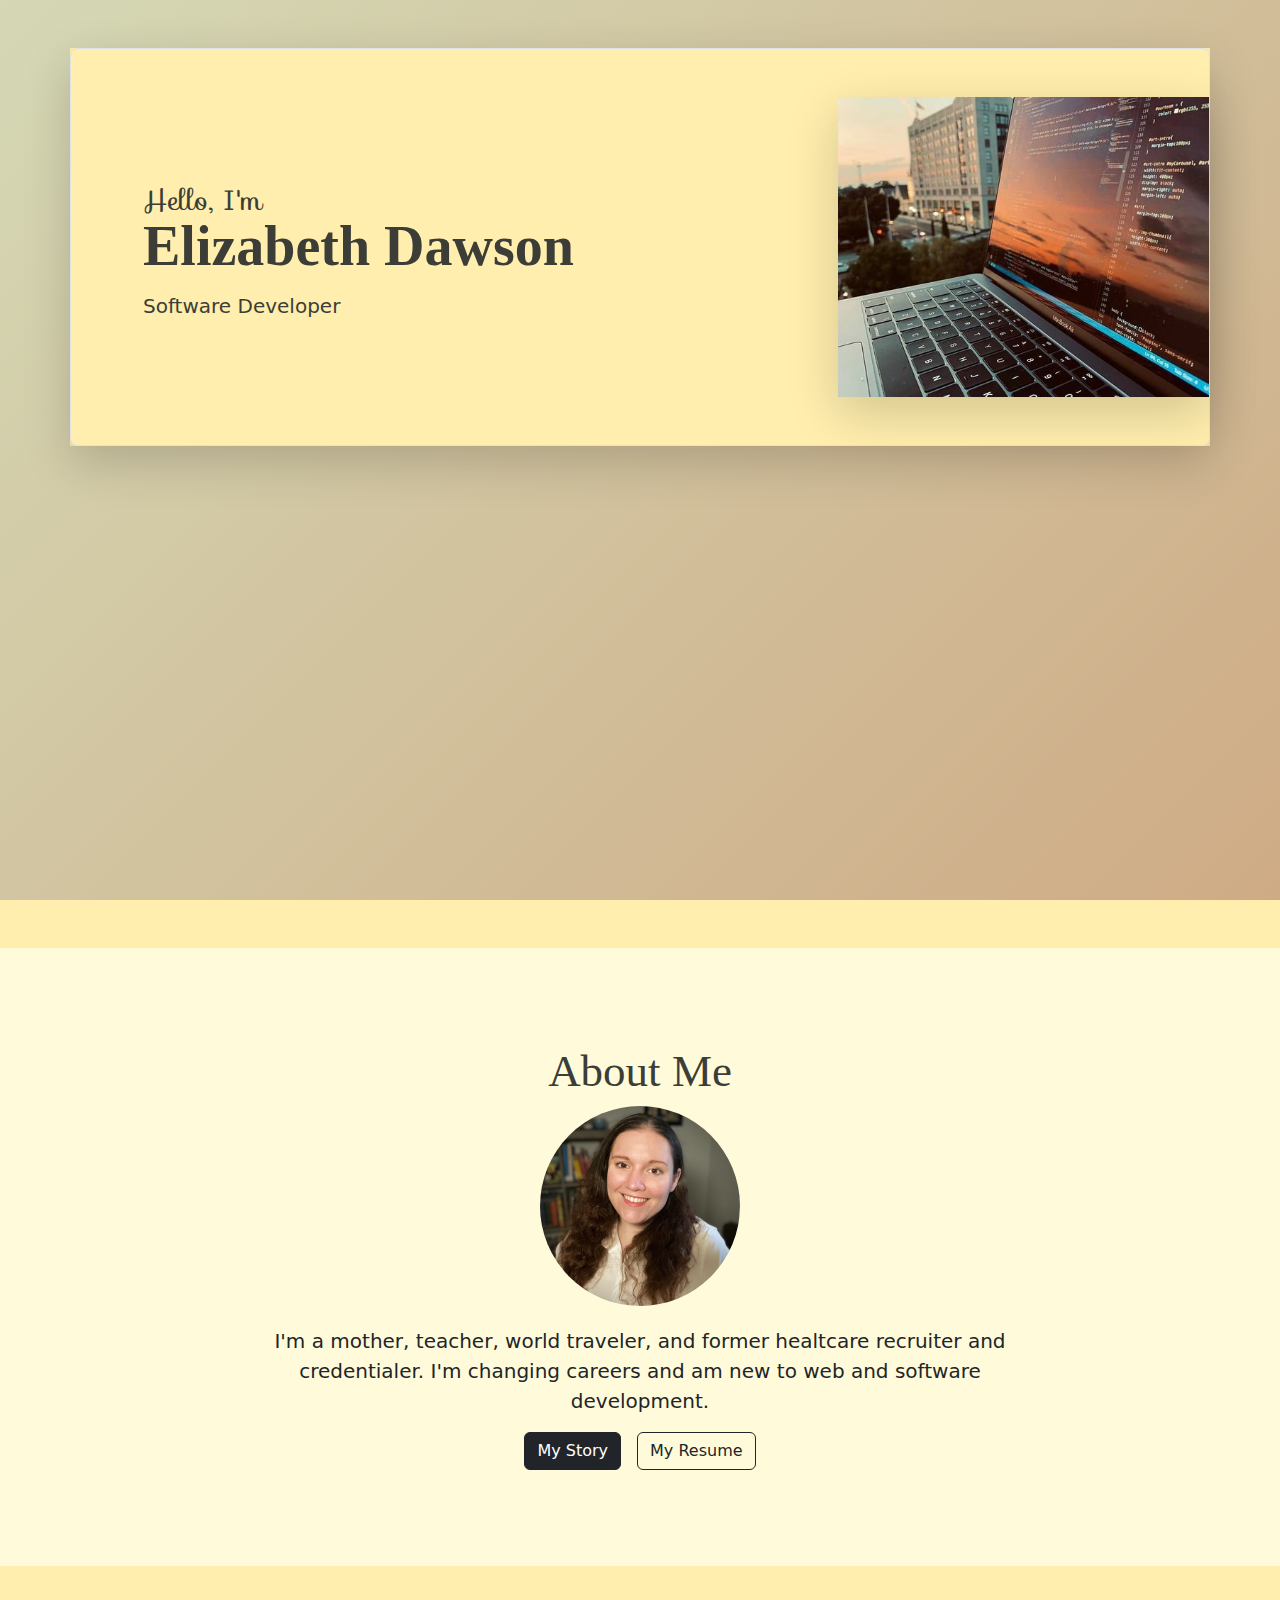
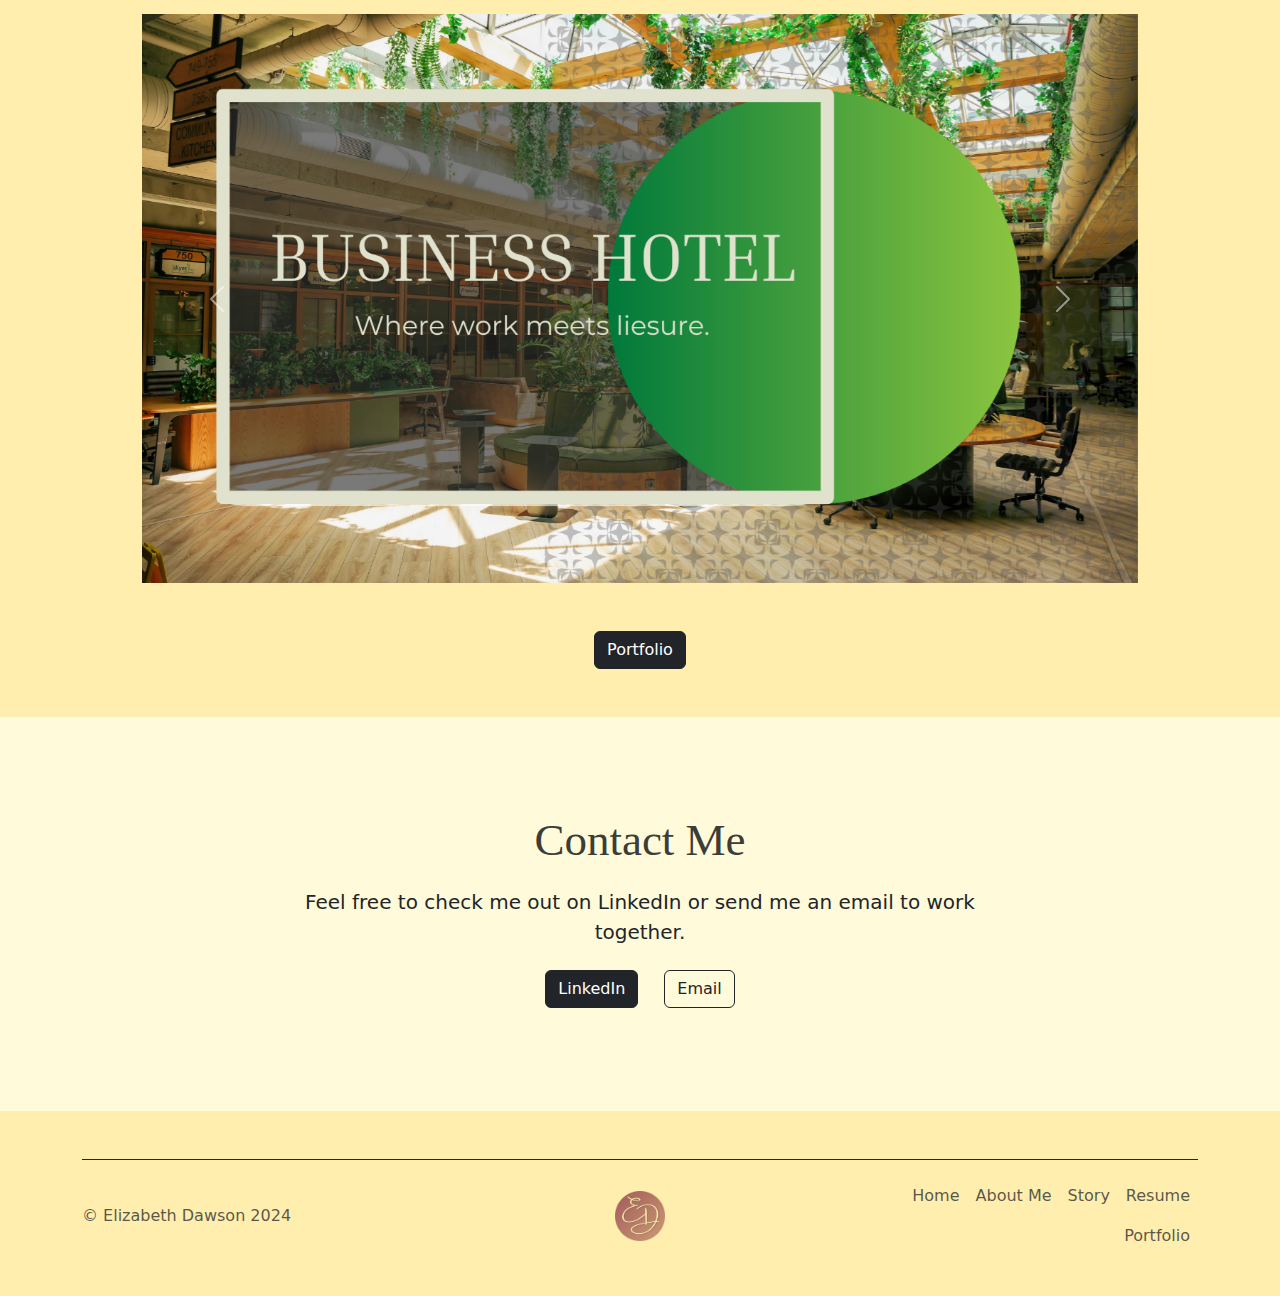
==== index.html @ 93079cc1 "Add files via upload" ====
<!DOCTYPE html>
<html lang="en">
  <head>
    <meta charset="UTF-8">
      <title>Elizabeth Dawson</title>
      <!-- internal stylesheet -->
      <link rel="stylesheet" href="./style.css">
      <!-- bootstrap -->
      <link href="https://cdn.jsdelivr.net/npm/bootstrap@5.3.3/dist/css/bootstrap.min.css" rel="stylesheet" integrity="sha384-QWTKZyjpPEjISv5WaRU9OFeRpok6YctnYmDr5pNlyT2bRjXh0JMhjY6hW+ALEwIH" crossorigin="anonymous">
      <!-- google fonts -->
      <link rel="preconnect" href="https://fonts.googleapis.com">
      <link rel="preconnect" href="https://fonts.gstatic.com" crossorigin>
      <link href="https://fonts.googleapis.com/css2?family=Antic+Didone&display=swap" rel="stylesheet">
      <link href="https://fonts.googleapis.com/css2?family=Sofia&display=swap" rel="stylesheet">
        
      <style>

      </style>
  </head>
  
  <body>
    <!--hero header-->
    <div id="header" class="pt-5">
      <div class="container header mb-4">
        <div class="row p-4 pb-0 pe-lg-0 pt-lg-5 align-items-center rounded-3 border shadow-lg">
          <div class="col-lg-7 p-3 p-lg-5 pt-lg-3">
            <h3 class="hello">Hello, I'm</h3>
            <h1 class="display-4 fw-bold lh-1">Elizabeth Dawson</h1>
            <h3 class="lead">Software Developer</h3>
          </div>
          <div class="col-lg-4 offset-lg-1 p-0 overflow-hidden shadow-lg mb-5">
            <img class="rounded-lg-3" src="./assets/images/programmer fall aesthetic 1.5.jpg" alt="" height="300">
          </div>
        </div>
      </div>
    </div>

    <!-- About me section -->
    <div id="about-me">
      <div class="my-5">
        <div class="p-5 text-center">
          <div class="container py-5">
            <h2 class="heading">About Me</h2>
            <img class="profile-img" src="./assets/images/profile pic.jpg" height="200px" alt="profile picture">
            <a href=""></a>
            <p class="col-lg-8 mx-auto lead">

              I'm a mother, teacher, world traveler, and former healtcare recruiter and credentialer. I'm changing careers and am new to web and software development.
            </p>
            <a href="./my story/index.html"><button type="button" class="btn btn-dark mx-2">My Story</button></a><a href="./resume page/resume/index.html"><button type="button" class="btn btn-outline-dark mx-2">My Resume</button></a>
          </div>
        </div>
      </div>
    </div>
    
    <!-- Projects screenshots carousel with links to project pages -->
    <div class="container text-center">
      
        <div class="px-5 text-center">
          <div class="container pb-5">
            <div id="carouselExample" class="carousel slide">
              <div class="carousel-inner">
                <div class="carousel-item active">
                  <img src="/projects/12 Hotel Website/hotel website page.png" class="d-block w-100" alt="hotel website screenshot">
                </div>
              <div class="carousel-item">
                <img src="..." class="d-block w-100" alt="...">
              </div>
              <div class="carousel-item">
                <img src="..." class="d-block w-100" alt="...">
              </div>
            </div>
            <button class="carousel-control-prev" type="button" data-bs-target="#carouselExample" data-bs-slide="prev">
              <span class="carousel-control-prev-icon" aria-hidden="true"></span>
              <span class="visually-hidden">Previous</span>
            </button>
            <button class="carousel-control-next" type="button" data-bs-target="#carouselExample" data-bs-slide="next">
              <span class="carousel-control-next-icon" aria-hidden="true"></span>
              <span class="visually-hidden">Next</span>
            </button>
          </div>
        </div>
        <a href="/projects/portfolio.html"><button type="button" class="btn btn-dark mx-2">Portfolio</button></a>
      </div>
    </div>



    <!-- contact -->
    <div id="contact">
      <div class="my-5">
        <div class="p-5 text-center">
          <div class="container py-5">
            <h2 class="heading">Contact Me</h2>
            <p class="col-lg-8 mx-auto lead">
              Feel free to check me out on LinkedIn or send me an email to work together.
            </p>
            <a class="btn" href="https://www.linkedin.com/in/elizabeth-dawson1cred/"><button type="button" class="btn btn-dark">LinkedIn</button></a><a class="btn" href="mailto:elliedawson7@outlook.com"><button type="button" class="btn btn-outline-dark">Email</button></a>
          </div>
        </div>
      </div>
    </div>

    <!-- footer -->
    <div class="container">
      <footer class="d-flex flex-wrap justify-content-between align-items-center py-3 my-4 border-top border-dark">
        <p class="col-md-4 mb-0 text-body-secondary">© Elizabeth Dawson 2024</p>
    
        <a href="/" class="col-md-4 d-flex align-items-center justify-content-center mb-3 mb-md-0 me-md-auto link-body-emphasis text-decoration-none">
          <img class="logo" src="./assets/images/signature logo.png" height="50px">
        </a>
    
        <ul class="nav col-md-4 justify-content-end">
          <li class="nav-item"><a href="/index.html" class="nav-link px-2 text-body-secondary">Home</a></li>
          <li class="nav-item"><a href="#" class="nav-link px-2 text-body-secondary">About Me</a></li>
          <li class="nav-item"><a href="/my story/index.html" class="nav-link px-2 text-body-secondary">Story</a></li>
          <li class="nav-item"><a href="/resume page/resume/index.html" class="nav-link px-2 text-body-secondary">Resume</a></li>
          <li class="nav-item"><a href="/projects/portfolio.html" class="nav-link px-2 text-body-secondary">Portfolio</a></li>
        </ul>
      </footer>
    </div>

  </body>
</html>
---- style.css ----
#header {
	background: linear-gradient(-45deg, #809A6F, #A25B5B, #CC9C75, #D5D8B5);
	background-size: 400% 400%;
	animation: gradient 15s ease infinite;
	height: 100vh;
    }

@keyframes gradient {
	0% {
		background-position: 0% 50%;
	}
	50% {
		background-position: 100% 50%;
	}
	100% {
		background-position: 0% 50%;
	}
}

body {
    color: #3C3D37;
    background-color: #FFEEAD !important;

}

h1 {
    color: #3C3D37;
    font-family: "Forum", serif;
    font-weight: 400;
    font-style: normal;
}
.container.header {
    background-color: #FFEEAD;
    color: #3C3D37;
}

.hello {
    padding: 0;
    margin: 0;
    font-family: "Sofia", cursive;
    font-weight: 400;
    font-style: normal;
}

.lead {
    margin-top: 20px;    
}
  
.profile-img {
    border: none;
    border-radius: 50%;
}

.heading {
    color: #3C3D37;
    font-family: "Forum", serif;
    font-weight: 400;
    font-style: normal;
    font-size: 45px;
}

#about-me {
    background-color: #FFFBDA;
}

#contact {
    background-color: #FFFBDA;

}

.border-top {
    color: #3C3D37 !important;
}

.port-link {
    color: #3C3D37;

}
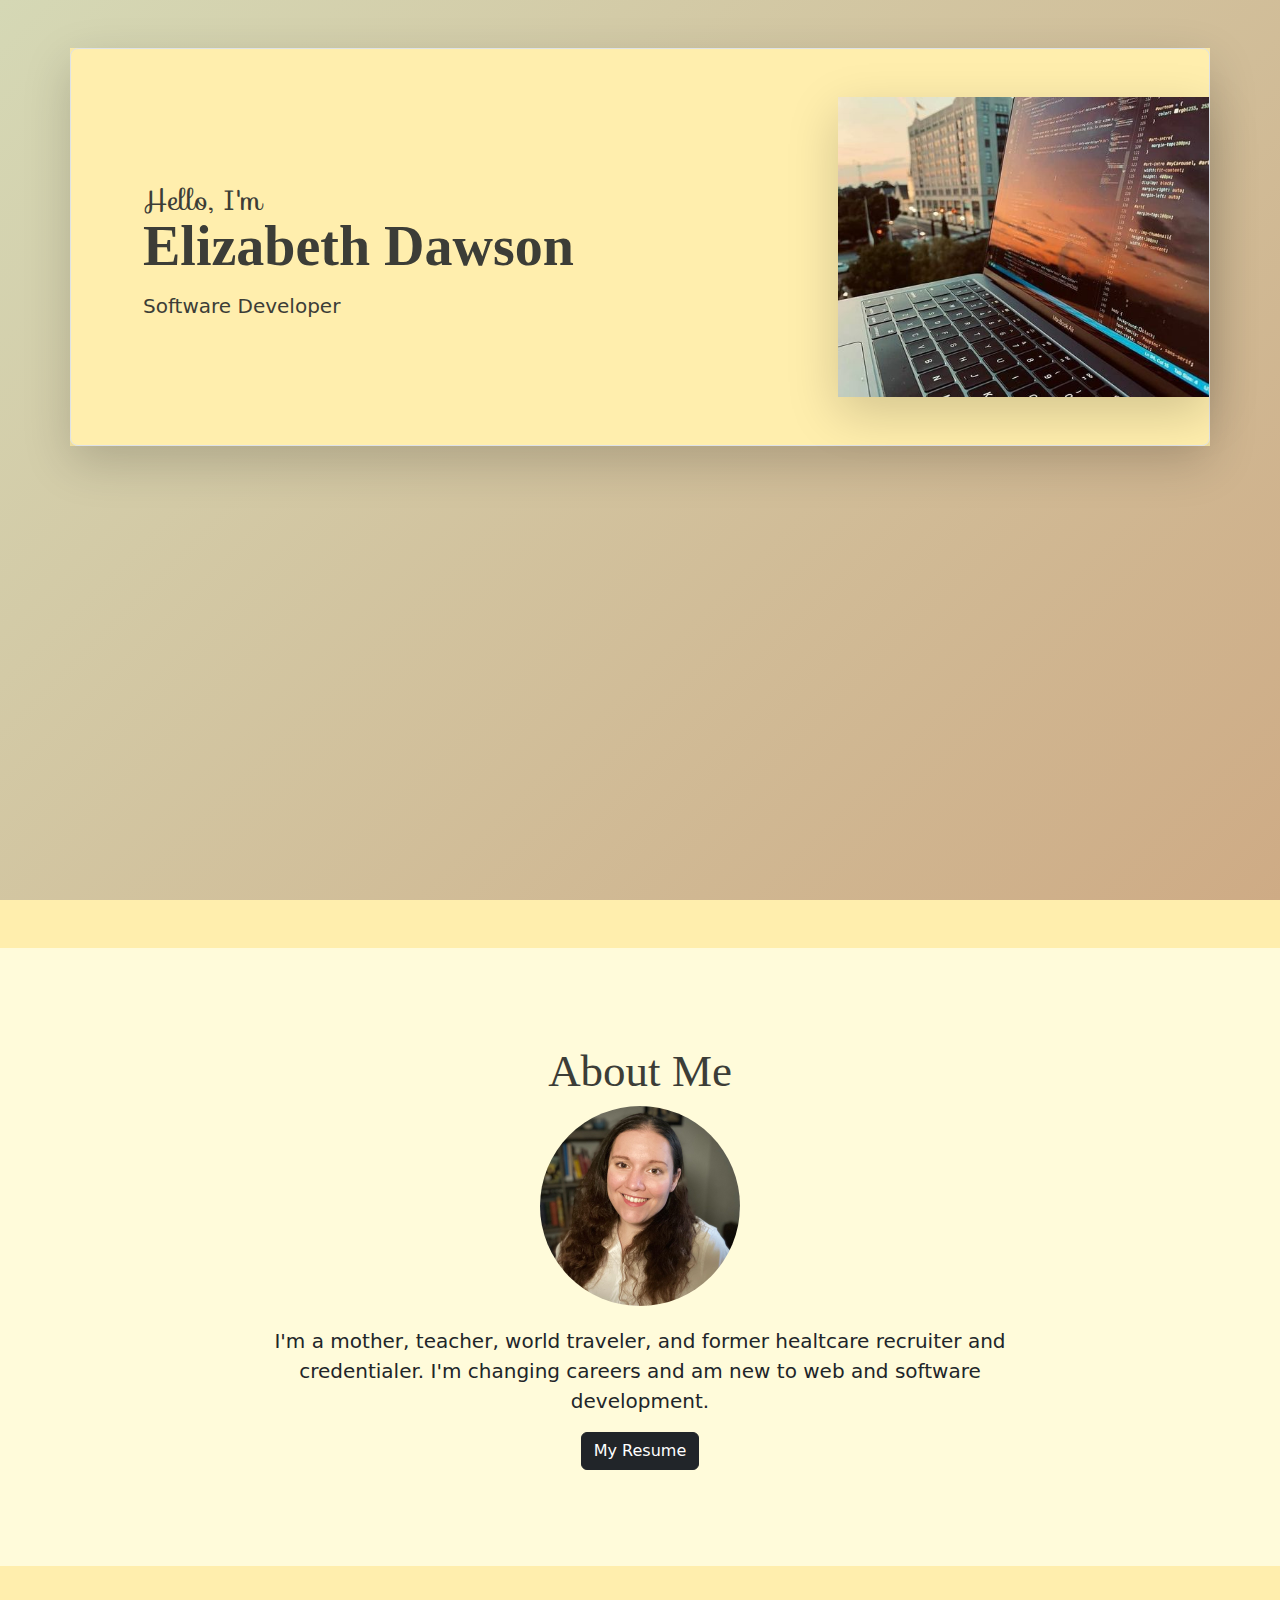
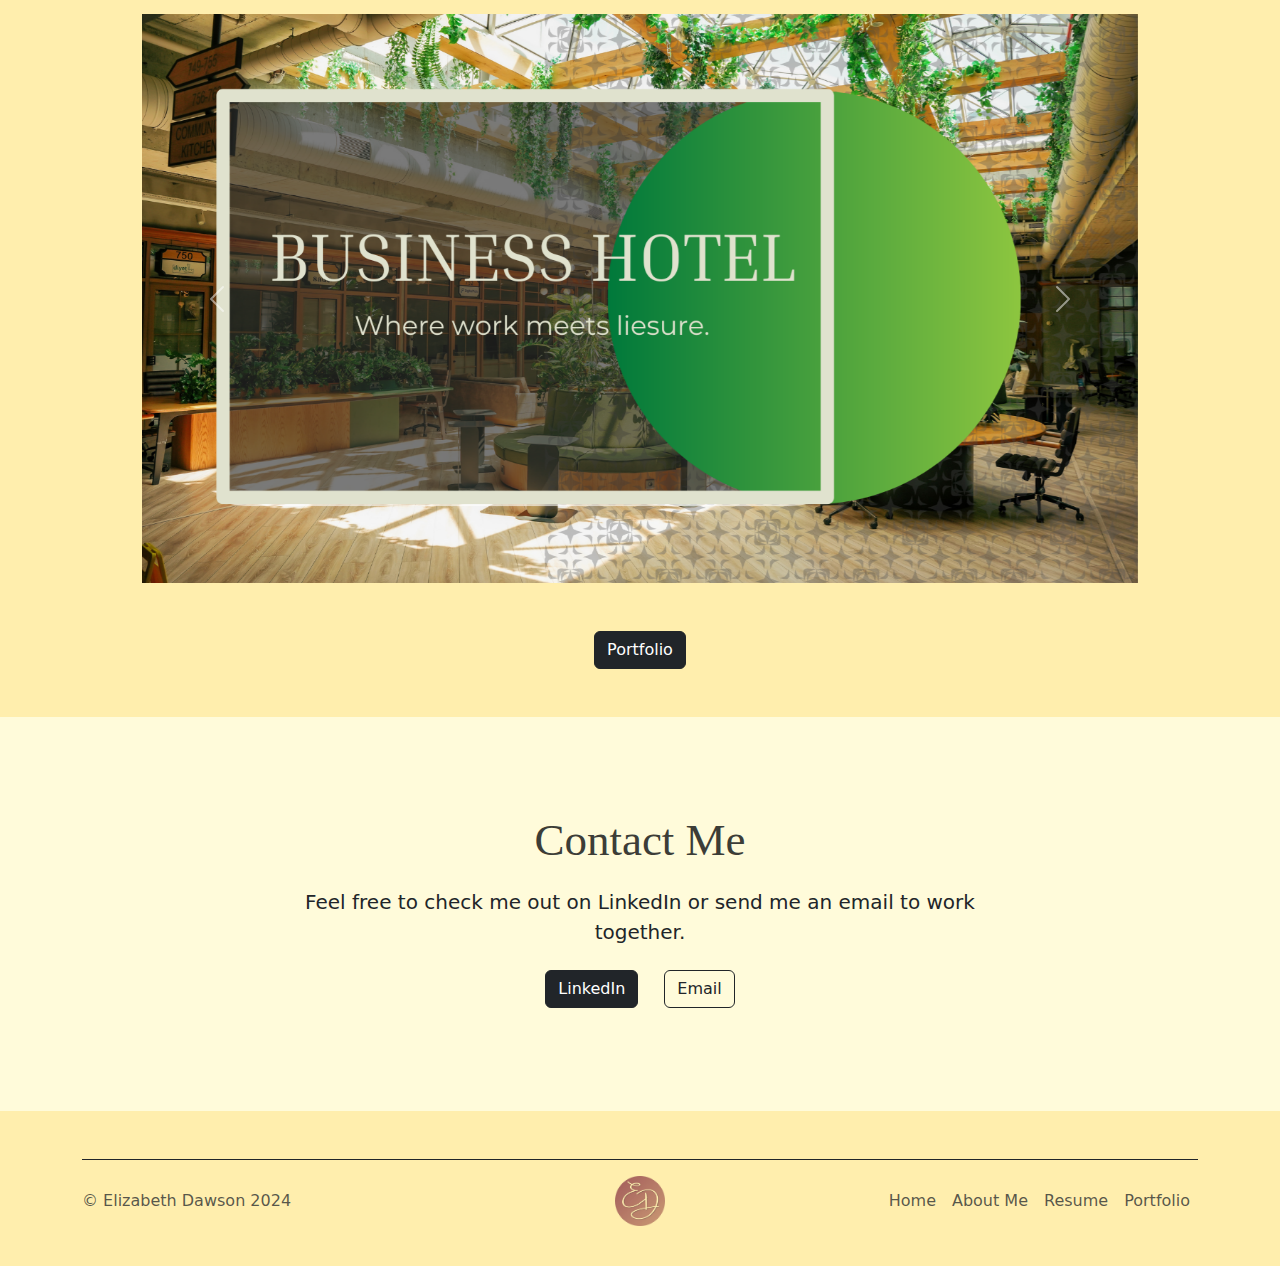
==== commit ccaa17ab: "Add files via upload" ====
--- a/index.html
+++ b/index.html
@@ -47,7 +47,8 @@
 
               I'm a mother, teacher, world traveler, and former healtcare recruiter and credentialer. I'm changing careers and am new to web and software development.
             </p>
-            <a href="./my story/index.html"><button type="button" class="btn btn-dark mx-2">My Story</button></a><a href="./resume page/resume/index.html"><button type="button" class="btn btn-outline-dark mx-2">My Resume</button></a>
+            <a href="./resume page/resume/index.html"><button type="button" class="btn btn-dark mx-2">My Resume</button></a>
+            <!-- <a href="./resume page/resume/index.html"><button type="button" class="btn btn-outline-dark mx-2">My Resume</button></a> -->
           </div>
         </div>
       </div>
@@ -87,7 +88,7 @@
 
 
     <!-- contact -->
-    <div id="contact">
+    <div id="contact-me">
       <div class="my-5">
         <div class="p-5 text-center">
           <div class="container py-5">
@@ -113,7 +114,7 @@
         <ul class="nav col-md-4 justify-content-end">
           <li class="nav-item"><a href="/index.html" class="nav-link px-2 text-body-secondary">Home</a></li>
           <li class="nav-item"><a href="#" class="nav-link px-2 text-body-secondary">About Me</a></li>
-          <li class="nav-item"><a href="/my story/index.html" class="nav-link px-2 text-body-secondary">Story</a></li>
+          <!-- <li class="nav-item"><a href="/my story/index.html" class="nav-link px-2 text-body-secondary">Story</a></li> -->
           <li class="nav-item"><a href="/resume page/resume/index.html" class="nav-link px-2 text-body-secondary">Resume</a></li>
           <li class="nav-item"><a href="/projects/portfolio.html" class="nav-link px-2 text-body-secondary">Portfolio</a></li>
         </ul>
--- a/style.css
+++ b/style.css
@@ -63,7 +63,7 @@
     background-color: #FFFBDA;
 }
 
-#contact {
+#contact-me {
     background-color: #FFFBDA;
 
 }
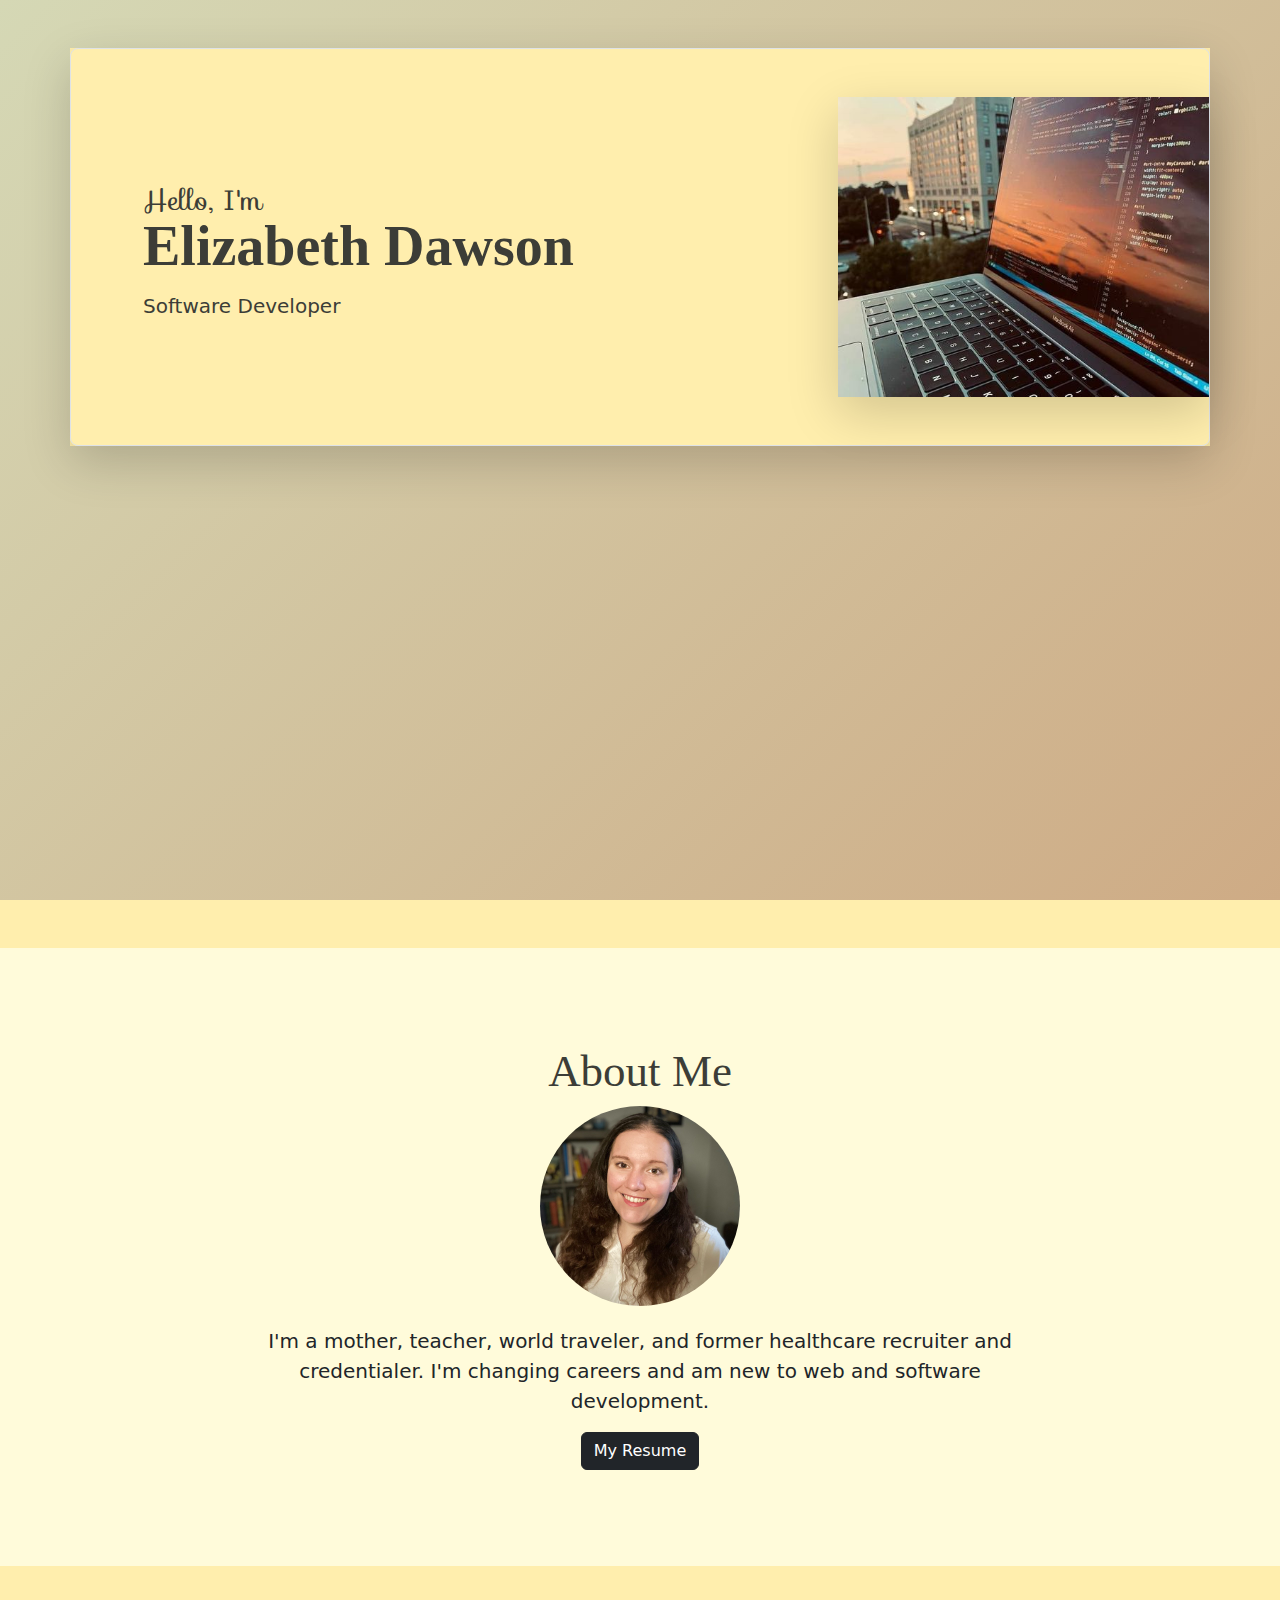
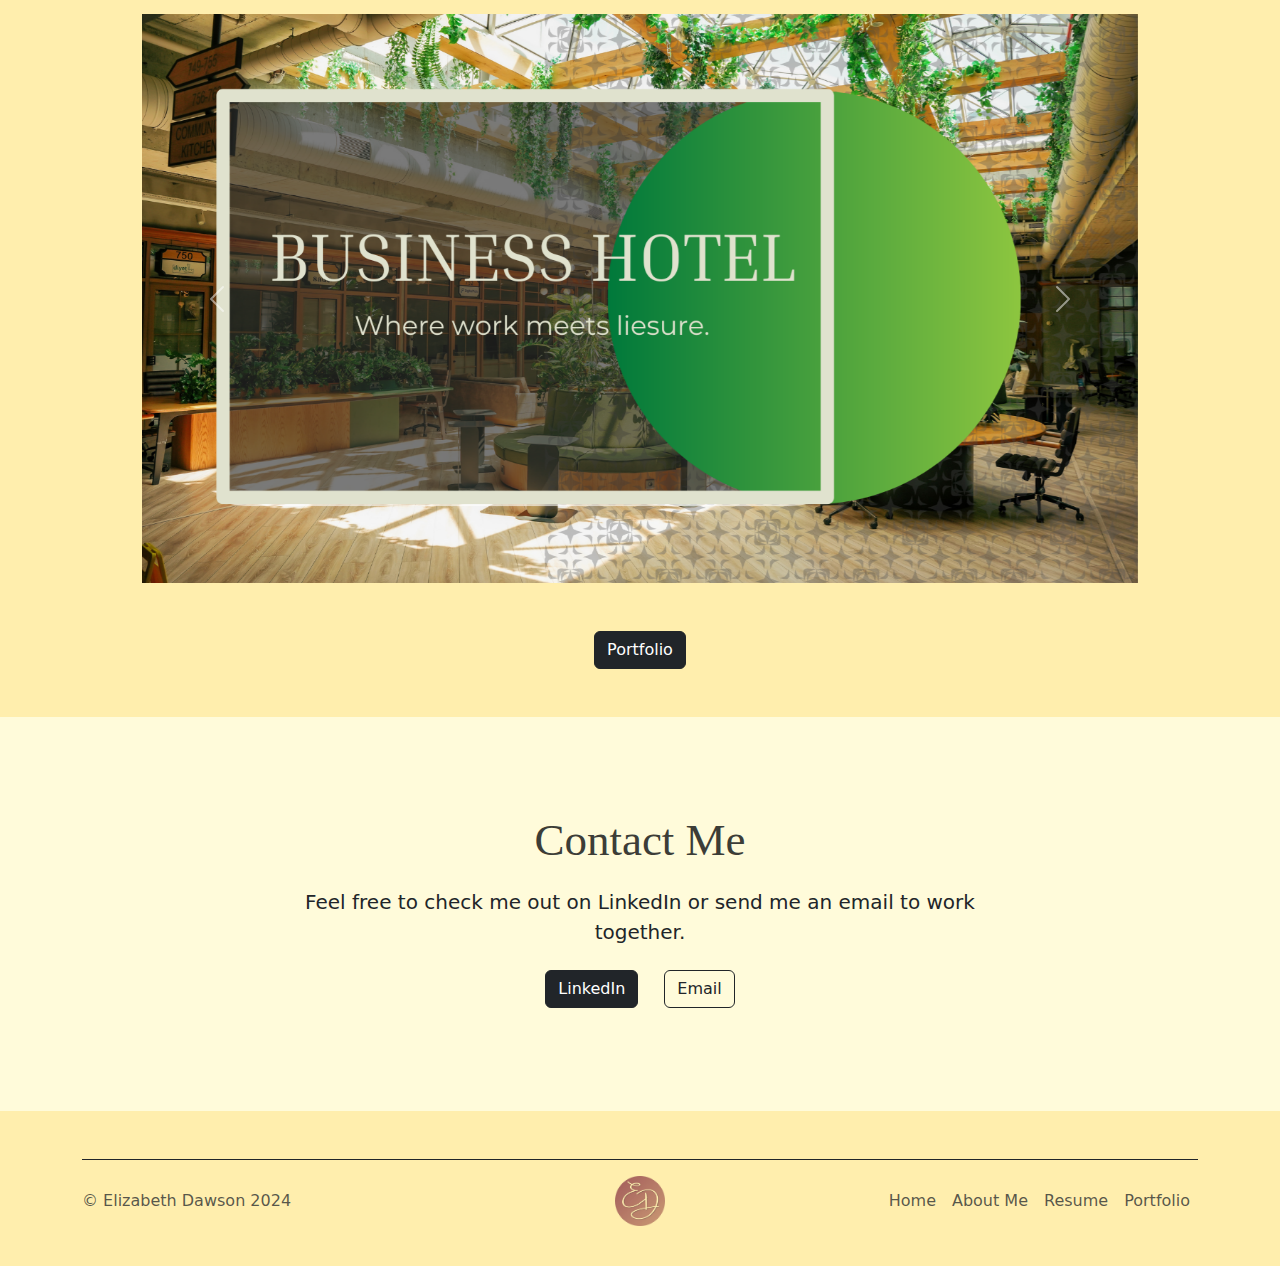
==== commit 7b3e90bc: "Update index.html" ====
--- a/index.html
+++ b/index.html
@@ -12,6 +12,7 @@
       <link rel="preconnect" href="https://fonts.gstatic.com" crossorigin>
       <link href="https://fonts.googleapis.com/css2?family=Antic+Didone&display=swap" rel="stylesheet">
       <link href="https://fonts.googleapis.com/css2?family=Sofia&display=swap" rel="stylesheet">
+      <script src="https://cdn.jsdelivr.net/npm/bootstrap@5.3.3/dist/js/bootstrap.bundle.min.js" integrity="sha384-YvpcrYf0tY3lHB60NNkmXc5s9fDVZLESaAA55NDzOxhy9GkcIdslK1eN7N6jIeHz" crossorigin="anonymous"></script>
         
       <style>
 
@@ -45,7 +46,7 @@
             <a href=""></a>
             <p class="col-lg-8 mx-auto lead">
 
-              I'm a mother, teacher, world traveler, and former healtcare recruiter and credentialer. I'm changing careers and am new to web and software development.
+              I'm a mother, teacher, world traveler, and former healthcare recruiter and credentialer. I'm changing careers and am new to web and software development.
             </p>
             <a href="./resume page/resume/index.html"><button type="button" class="btn btn-dark mx-2">My Resume</button></a>
             <!-- <a href="./resume page/resume/index.html"><button type="button" class="btn btn-outline-dark mx-2">My Resume</button></a> -->
@@ -65,10 +66,10 @@
                   <img src="/projects/12 Hotel Website/hotel website page.png" class="d-block w-100" alt="hotel website screenshot">
                 </div>
               <div class="carousel-item">
-                <img src="..." class="d-block w-100" alt="...">
+                <img src="/projects/assets/images/birthday invite.png" class="d-block w-100" alt="birthday invite screenshot">
               </div>
               <div class="carousel-item">
-                <img src="..." class="d-block w-100" alt="...">
+                <img src="/projects/assets/images/tindog.png" class="d-block w-100" alt="tindog screenshot">
               </div>
             </div>
             <button class="carousel-control-prev" type="button" data-bs-target="#carouselExample" data-bs-slide="prev">
@@ -122,4 +123,4 @@
     </div>
 
   </body>
-</html>+</html>
